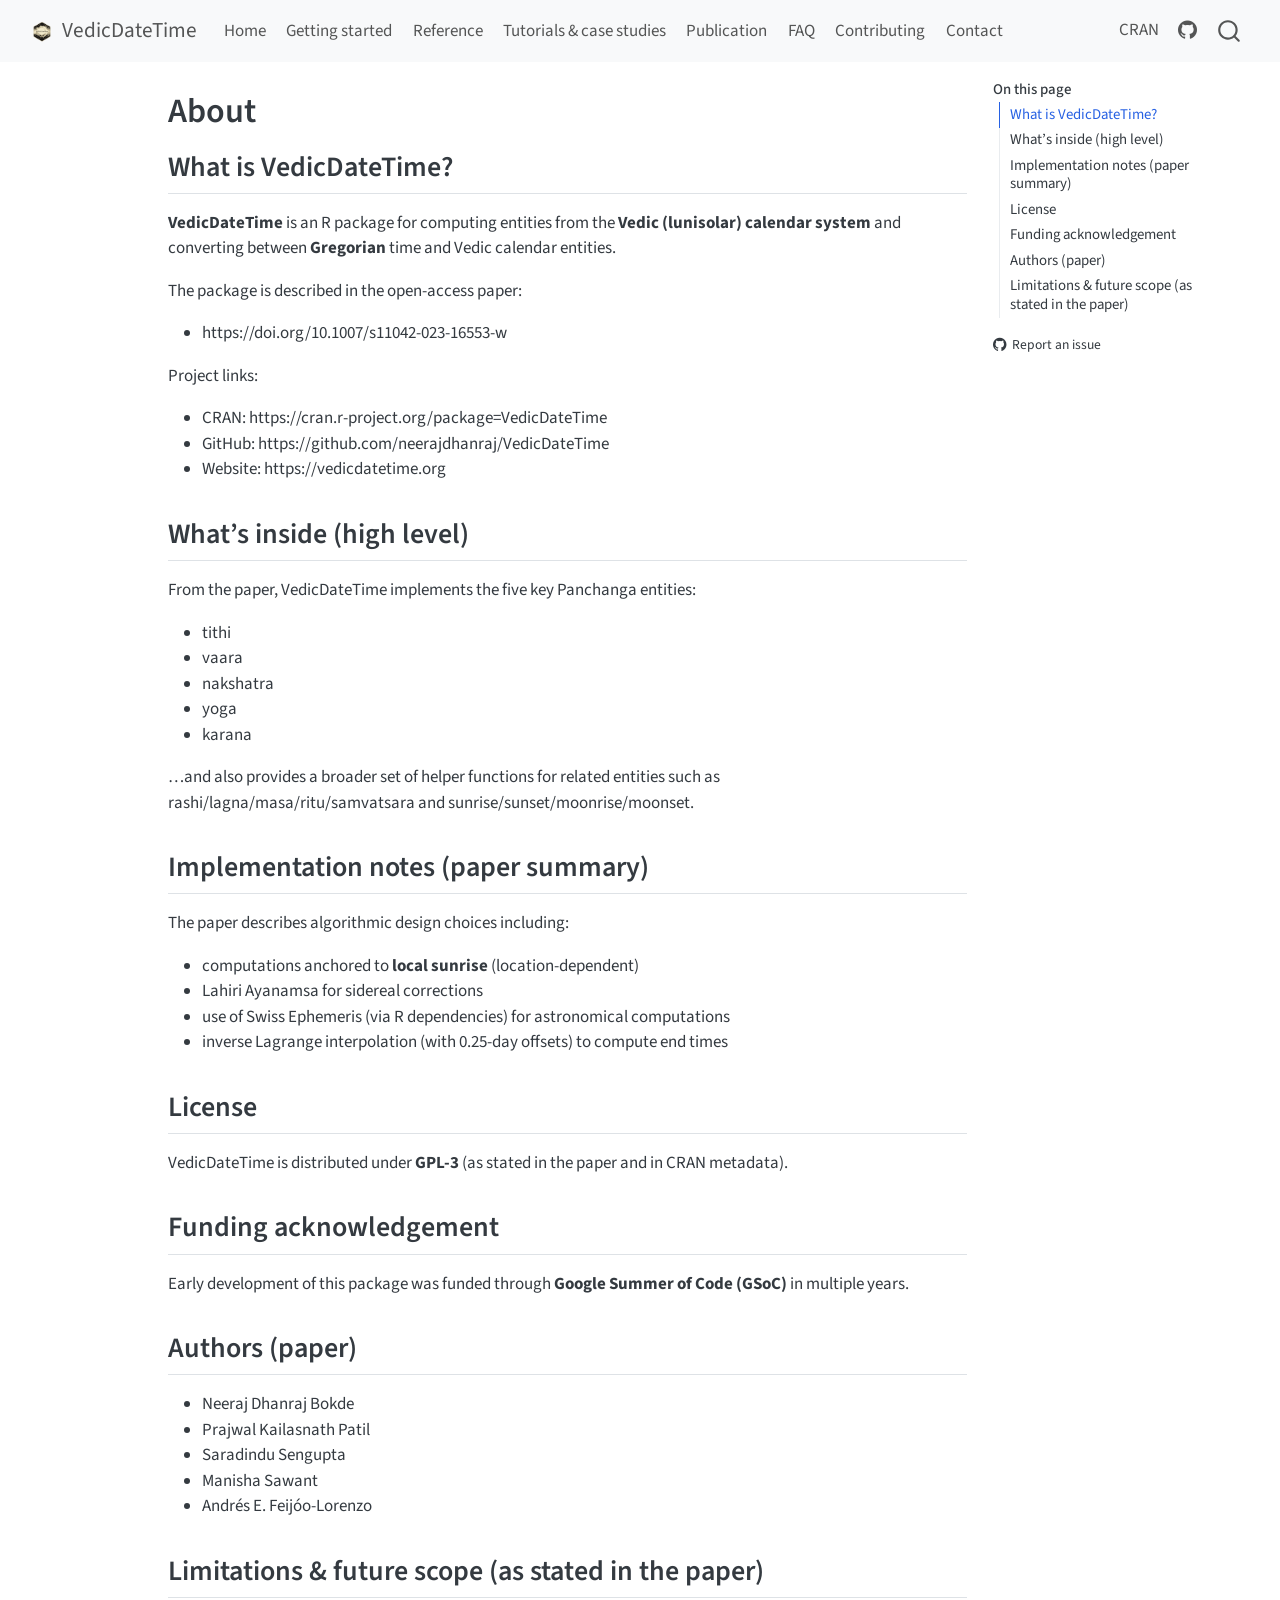
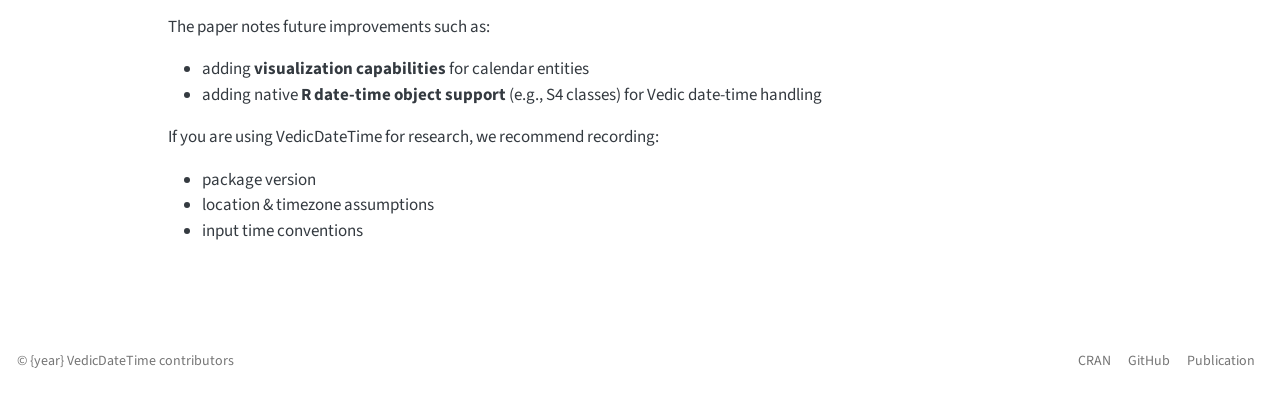
==== docs/about.html @ 9e8a294d "new" ====
<!DOCTYPE html>
<html xmlns="http://www.w3.org/1999/xhtml" lang="en" xml:lang="en"><head>

<meta charset="utf-8">
<meta name="generator" content="quarto-1.9.37">

<meta name="viewport" content="width=device-width, initial-scale=1.0, user-scalable=yes">


<title>About – VedicDateTime</title>
<style>
/* Default styles provided by pandoc.
** See https://pandoc.org/MANUAL.html#variables-for-html for config info.
*/
code{white-space: pre-wrap;}
span.smallcaps{font-variant: small-caps;}
div.columns{display: flex; gap: min(4vw, 1.5em);}
div.column{flex: auto; overflow-x: auto;}
div.hanging-indent{margin-left: 1.5em; text-indent: -1.5em;}
ul.task-list{list-style: none;}
ul.task-list li input[type="checkbox"] {
  width: 0.8em;
  margin: 0 0.8em 0.2em -1em; /* quarto-specific, see https://github.com/quarto-dev/quarto-cli/issues/4556 */ 
  vertical-align: middle;
}
</style>


<script src="site_libs/quarto-nav/quarto-nav.js"></script>
<script src="site_libs/quarto-nav/headroom.min.js"></script>
<script src="site_libs/clipboard/clipboard.min.js"></script>
<script src="site_libs/quarto-search/autocomplete.umd.js"></script>
<script src="site_libs/quarto-search/fuse.min.js"></script>
<script src="site_libs/quarto-search/quarto-search.js"></script>
<meta name="quarto:offset" content="./">
<link href="./assets/VedicDateTimeLOGO2.png" rel="icon" type="image/png">
<script src="site_libs/quarto-html/quarto.js" type="module"></script>
<script src="site_libs/quarto-html/tabsets/tabsets.js" type="module"></script>
<script src="site_libs/quarto-html/popper.min.js"></script>
<script src="site_libs/quarto-html/tippy.umd.min.js"></script>
<script src="site_libs/quarto-html/anchor.min.js"></script>
<link href="site_libs/quarto-html/tippy.css" rel="stylesheet">
<link href="site_libs/quarto-html/quarto-syntax-highlighting-7f8f88aac4f3542376d5c11b86a4c14d.css" rel="stylesheet" id="quarto-text-highlighting-styles">
<script src="site_libs/bootstrap/bootstrap.min.js"></script>
<link href="site_libs/bootstrap/bootstrap-icons.css" rel="stylesheet">
<link href="site_libs/bootstrap/bootstrap-2c169b83e1fc2996b25bcc8774810429.min.css" rel="stylesheet" append-hash="true" id="quarto-bootstrap" data-mode="light">
<script id="quarto-search-options" type="application/json">{
  "location": "navbar",
  "copy-button": false,
  "collapse-after": 3,
  "panel-placement": "end",
  "type": "overlay",
  "limit": 50,
  "keyboard-shortcut": [
    "f",
    "/",
    "s"
  ],
  "show-item-context": false,
  "language": {
    "search-no-results-text": "No results",
    "search-matching-documents-text": "matching documents",
    "search-copy-link-title": "Copy link to search",
    "search-hide-matches-text": "Hide additional matches",
    "search-more-match-text": "more match in this document",
    "search-more-matches-text": "more matches in this document",
    "search-clear-button-title": "Clear",
    "search-text-placeholder": "",
    "search-detached-cancel-button-title": "Cancel",
    "search-submit-button-title": "Submit",
    "search-label": "Search"
  }
}</script>


<link rel="stylesheet" href="styles.css">
</head>

<body class="nav-fixed quarto-light">

<div id="quarto-search-results"></div>
  <header id="quarto-header" class="headroom fixed-top">
    <nav class="navbar navbar-expand-lg " data-bs-theme="dark">
      <div class="navbar-container container-fluid">
      <div class="navbar-brand-container mx-auto">
    <a href="./index.html" class="navbar-brand navbar-brand-logo">
    <img src="./assets/VedicDateTimeLOGO2.png" alt="" class="navbar-logo light-content">
    <img src="./assets/VedicDateTimeLOGO2.png" alt="" class="navbar-logo dark-content">
    </a>
    <a class="navbar-brand" href="./index.html">
    <span class="navbar-title">VedicDateTime</span>
    </a>
  </div>
            <div id="quarto-search" class="" title="Search"></div>
          <button class="navbar-toggler" type="button" data-bs-toggle="collapse" data-bs-target="#navbarCollapse" aria-controls="navbarCollapse" role="menu" aria-expanded="false" aria-label="Toggle navigation" onclick="if (window.quartoToggleHeadroom) { window.quartoToggleHeadroom(); }">
  <span class="navbar-toggler-icon"></span>
</button>
          <div class="collapse navbar-collapse" id="navbarCollapse">
            <ul class="navbar-nav navbar-nav-scroll me-auto">
  <li class="nav-item">
    <a class="nav-link" href="./index.html"> 
<span class="menu-text">Home</span></a>
  </li>  
  <li class="nav-item">
    <a class="nav-link" href="./getting-started.html"> 
<span class="menu-text">Getting started</span></a>
  </li>  
  <li class="nav-item">
    <a class="nav-link" href="./reference.html"> 
<span class="menu-text">Reference</span></a>
  </li>  
  <li class="nav-item">
    <a class="nav-link" href="./articles.html"> 
<span class="menu-text">Tutorials &amp; case studies</span></a>
  </li>  
  <li class="nav-item">
    <a class="nav-link" href="./publications.html"> 
<span class="menu-text">Publication</span></a>
  </li>  
  <li class="nav-item">
    <a class="nav-link" href="./faq.html"> 
<span class="menu-text">FAQ</span></a>
  </li>  
  <li class="nav-item">
    <a class="nav-link" href="./contributing.html"> 
<span class="menu-text">Contributing</span></a>
  </li>  
  <li class="nav-item">
    <a class="nav-link" href="./contact.html"> 
<span class="menu-text">Contact</span></a>
  </li>  
</ul>
            <ul class="navbar-nav navbar-nav-scroll ms-auto">
  <li class="nav-item">
    <a class="nav-link" href="https://cran.r-project.org/package=VedicDateTime"> 
<span class="menu-text">CRAN</span></a>
  </li>  
  <li class="nav-item compact">
    <a class="nav-link" href="https://github.com/neerajdhanraj/VedicDateTime"> <i class="bi bi-github" role="img">
</i> 
<span class="menu-text"></span></a>
  </li>  
</ul>
          </div> <!-- /navcollapse -->
            <div class="quarto-navbar-tools">
</div>
      </div> <!-- /container-fluid -->
    </nav>
</header>
<!-- content -->
<div id="quarto-content" class="quarto-container page-columns page-rows-contents page-layout-article page-navbar">
<!-- sidebar -->
<!-- margin-sidebar -->
    <div id="quarto-margin-sidebar" class="sidebar margin-sidebar">
        <nav id="TOC" role="doc-toc" class="toc-active">
    <h2 id="toc-title">On this page</h2>
   
  <ul>
  <li><a href="#what-is-vedicdatetime" id="toc-what-is-vedicdatetime" class="nav-link active" data-scroll-target="#what-is-vedicdatetime">What is VedicDateTime?</a></li>
  <li><a href="#whats-inside-high-level" id="toc-whats-inside-high-level" class="nav-link" data-scroll-target="#whats-inside-high-level">What’s inside (high level)</a></li>
  <li><a href="#implementation-notes-paper-summary" id="toc-implementation-notes-paper-summary" class="nav-link" data-scroll-target="#implementation-notes-paper-summary">Implementation notes (paper summary)</a></li>
  <li><a href="#license" id="toc-license" class="nav-link" data-scroll-target="#license">License</a></li>
  <li><a href="#funding-acknowledgement" id="toc-funding-acknowledgement" class="nav-link" data-scroll-target="#funding-acknowledgement">Funding acknowledgement</a></li>
  <li><a href="#authors-paper" id="toc-authors-paper" class="nav-link" data-scroll-target="#authors-paper">Authors (paper)</a></li>
  <li><a href="#limitations-future-scope-as-stated-in-the-paper" id="toc-limitations-future-scope-as-stated-in-the-paper" class="nav-link" data-scroll-target="#limitations-future-scope-as-stated-in-the-paper">Limitations &amp; future scope (as stated in the paper)</a></li>
  </ul>
<div class="toc-actions"><ul><li><a href="https://github.com/neerajdhanraj/VedicDateTime/issues/new" class="toc-action"><i class="bi bi-github"></i>Report an issue</a></li></ul></div></nav>
    </div>
<!-- main -->
<main class="content" id="quarto-document-content">

<header id="title-block-header" class="quarto-title-block default">
<div class="quarto-title">
<h1 class="title">About</h1>
</div>



<div class="quarto-title-meta">

    
  
    
  </div>
  


</header>


<section id="what-is-vedicdatetime" class="level2">
<h2 class="anchored" data-anchor-id="what-is-vedicdatetime">What is VedicDateTime?</h2>
<p><strong>VedicDateTime</strong> is an R package for computing entities from the <strong>Vedic (lunisolar) calendar system</strong> and converting between <strong>Gregorian</strong> time and Vedic calendar entities.</p>
<p>The package is described in the open-access paper:</p>
<ul>
<li>https://doi.org/10.1007/s11042-023-16553-w</li>
</ul>
<p>Project links:</p>
<ul>
<li>CRAN: https://cran.r-project.org/package=VedicDateTime</li>
<li>GitHub: https://github.com/neerajdhanraj/VedicDateTime</li>
<li>Website: https://vedicdatetime.org</li>
</ul>
</section>
<section id="whats-inside-high-level" class="level2">
<h2 class="anchored" data-anchor-id="whats-inside-high-level">What’s inside (high level)</h2>
<p>From the paper, VedicDateTime implements the five key Panchanga entities:</p>
<ul>
<li>tithi</li>
<li>vaara</li>
<li>nakshatra</li>
<li>yoga</li>
<li>karana</li>
</ul>
<p>…and also provides a broader set of helper functions for related entities such as rashi/lagna/masa/ritu/samvatsara and sunrise/sunset/moonrise/moonset.</p>
</section>
<section id="implementation-notes-paper-summary" class="level2">
<h2 class="anchored" data-anchor-id="implementation-notes-paper-summary">Implementation notes (paper summary)</h2>
<p>The paper describes algorithmic design choices including:</p>
<ul>
<li>computations anchored to <strong>local sunrise</strong> (location-dependent)</li>
<li>Lahiri Ayanamsa for sidereal corrections</li>
<li>use of Swiss Ephemeris (via R dependencies) for astronomical computations</li>
<li>inverse Lagrange interpolation (with 0.25-day offsets) to compute end times</li>
</ul>
</section>
<section id="license" class="level2">
<h2 class="anchored" data-anchor-id="license">License</h2>
<p>VedicDateTime is distributed under <strong>GPL-3</strong> (as stated in the paper and in CRAN metadata).</p>
</section>
<section id="funding-acknowledgement" class="level2">
<h2 class="anchored" data-anchor-id="funding-acknowledgement">Funding acknowledgement</h2>
<p>Early development of this package was funded through <strong>Google Summer of Code (GSoC)</strong> in multiple years.</p>
</section>
<section id="authors-paper" class="level2">
<h2 class="anchored" data-anchor-id="authors-paper">Authors (paper)</h2>
<ul>
<li>Neeraj Dhanraj Bokde</li>
<li>Prajwal Kailasnath Patil</li>
<li>Saradindu Sengupta</li>
<li>Manisha Sawant</li>
<li>Andrés E. Feijóo‑Lorenzo</li>
</ul>
</section>
<section id="limitations-future-scope-as-stated-in-the-paper" class="level2">
<h2 class="anchored" data-anchor-id="limitations-future-scope-as-stated-in-the-paper">Limitations &amp; future scope (as stated in the paper)</h2>
<p>The paper notes future improvements such as:</p>
<ul>
<li>adding <strong>visualization capabilities</strong> for calendar entities</li>
<li>adding native <strong>R date-time object support</strong> (e.g., S4 classes) for Vedic date-time handling</li>
</ul>
<p>If you are using VedicDateTime for research, we recommend recording:</p>
<ul>
<li>package version</li>
<li>location &amp; timezone assumptions</li>
<li>input time conventions</li>
</ul>


</section>

</main> <!-- /main -->
<script id="quarto-html-after-body" type="application/javascript">
  window.document.addEventListener("DOMContentLoaded", function (event) {
    const icon = "";
    const anchorJS = new window.AnchorJS();
    anchorJS.options = {
      placement: 'right',
      icon: icon
    };
    anchorJS.add('.anchored');
    const isCodeAnnotation = (el) => {
      for (const clz of el.classList) {
        if (clz.startsWith('code-annotation-')) {                     
          return true;
        }
      }
      return false;
    }
    const onCopySuccess = function(e) {
      // button target
      const button = e.trigger;
      // don't keep focus
      button.blur();
      // flash "checked"
      button.classList.add('code-copy-button-checked');
      var currentTitle = button.getAttribute("title");
      button.setAttribute("title", "Copied!");
      let tooltip;
      if (window.bootstrap) {
        button.setAttribute("data-bs-toggle", "tooltip");
        button.setAttribute("data-bs-placement", "left");
        button.setAttribute("data-bs-title", "Copied!");
        tooltip = new bootstrap.Tooltip(button, 
          { trigger: "manual", 
            customClass: "code-copy-button-tooltip",
            offset: [0, -8]});
        tooltip.show();    
      }
      setTimeout(function() {
        if (tooltip) {
          tooltip.hide();
          button.removeAttribute("data-bs-title");
          button.removeAttribute("data-bs-toggle");
          button.removeAttribute("data-bs-placement");
        }
        button.setAttribute("title", currentTitle);
        button.classList.remove('code-copy-button-checked');
      }, 1000);
      // clear code selection
      e.clearSelection();
    }
    const getTextToCopy = function(trigger) {
      const outerScaffold = trigger.parentElement.cloneNode(true);
      const codeEl = outerScaffold.querySelector('code');
      for (const childEl of codeEl.children) {
        if (isCodeAnnotation(childEl)) {
          childEl.remove();
        }
      }
      return codeEl.innerText;
    }
    const clipboard = new window.ClipboardJS('.code-copy-button:not([data-in-quarto-modal])', {
      text: getTextToCopy
    });
    clipboard.on('success', onCopySuccess);
    if (window.document.getElementById('quarto-embedded-source-code-modal')) {
      const clipboardModal = new window.ClipboardJS('.code-copy-button[data-in-quarto-modal]', {
        text: getTextToCopy,
        container: window.document.getElementById('quarto-embedded-source-code-modal')
      });
      clipboardModal.on('success', onCopySuccess);
    }
      var localhostRegex = new RegExp(/^(?:http|https):\/\/localhost\:?[0-9]*\//);
      var mailtoRegex = new RegExp(/^mailto:/);
        var filterRegex = new RegExp("https:\/\/neerajdhanraj\.github\.io\/VedicDateTime\/");
      var isInternal = (href) => {
          return filterRegex.test(href) || localhostRegex.test(href) || mailtoRegex.test(href);
      }
      // Inspect non-navigation links and adorn them if external
     var links = window.document.querySelectorAll('a[href]:not(.nav-link):not(.navbar-brand):not(.toc-action):not(.sidebar-link):not(.sidebar-item-toggle):not(.pagination-link):not(.no-external):not([aria-hidden]):not(.dropdown-item):not(.quarto-navigation-tool):not(.about-link)');
      for (var i=0; i<links.length; i++) {
        const link = links[i];
        if (!isInternal(link.href)) {
          // undo the damage that might have been done by quarto-nav.js in the case of
          // links that we want to consider external
          if (link.dataset.originalHref !== undefined) {
            link.href = link.dataset.originalHref;
          }
            // target, if specified
            link.setAttribute("target", "_blank");
            if (link.getAttribute("rel") === null) {
              link.setAttribute("rel", "noopener");
            }
            // default icon
            link.classList.add("external");
        }
      }
    function tippyHover(el, contentFn, onTriggerFn, onUntriggerFn) {
      const config = {
        allowHTML: true,
        maxWidth: 500,
        delay: 100,
        arrow: false,
        appendTo: function(el) {
            return el.parentElement;
        },
        interactive: true,
        interactiveBorder: 10,
        theme: 'quarto',
        placement: 'bottom-start',
      };
      if (contentFn) {
        config.content = contentFn;
      }
      if (onTriggerFn) {
        config.onTrigger = onTriggerFn;
      }
      if (onUntriggerFn) {
        config.onUntrigger = onUntriggerFn;
      }
      window.tippy(el, config); 
    }
    const noterefs = window.document.querySelectorAll('a[role="doc-noteref"]');
    for (var i=0; i<noterefs.length; i++) {
      const ref = noterefs[i];
      tippyHover(ref, function() {
        // use id or data attribute instead here
        let href = ref.getAttribute('data-footnote-href') || ref.getAttribute('href');
        try { href = new URL(href).hash; } catch {}
        const id = href.replace(/^#\/?/, "");
        const note = window.document.getElementById(id);
        if (note) {
          return note.innerHTML;
        } else {
          return "";
        }
      });
    }
    const xrefs = window.document.querySelectorAll('a.quarto-xref');
    const processXRef = (id, note) => {
      // Strip column container classes
      const stripColumnClz = (el) => {
        el.classList.remove("page-full", "page-columns");
        if (el.children) {
          for (const child of el.children) {
            stripColumnClz(child);
          }
        }
      }
      stripColumnClz(note)
      if (id === null || id.startsWith('sec-')) {
        // Special case sections, only their first couple elements
        const container = document.createElement("div");
        if (note.children && note.children.length > 2) {
          container.appendChild(note.children[0].cloneNode(true));
          for (let i = 1; i < note.children.length; i++) {
            const child = note.children[i];
            if (child.tagName === "P" && child.innerText === "") {
              continue;
            } else {
              container.appendChild(child.cloneNode(true));
              break;
            }
          }
          if (window.Quarto?.typesetMath) {
            window.Quarto.typesetMath(container);
          }
          return container.innerHTML
        } else {
          if (window.Quarto?.typesetMath) {
            window.Quarto.typesetMath(note);
          }
          return note.innerHTML;
        }
      } else {
        // Remove any anchor links if they are present
        const anchorLink = note.querySelector('a.anchorjs-link');
        if (anchorLink) {
          anchorLink.remove();
        }
        if (window.Quarto?.typesetMath) {
          window.Quarto.typesetMath(note);
        }
        if (note.classList.contains("callout")) {
          return note.outerHTML;
        } else {
          return note.innerHTML;
        }
      }
    }
    for (var i=0; i<xrefs.length; i++) {
      const xref = xrefs[i];
      tippyHover(xref, undefined, function(instance) {
        instance.disable();
        let url = xref.getAttribute('href');
        let hash = undefined; 
        if (url.startsWith('#')) {
          hash = url;
        } else {
          try { hash = new URL(url).hash; } catch {}
        }
        if (hash) {
          const id = hash.replace(/^#\/?/, "");
          const note = window.document.getElementById(id);
          if (note !== null) {
            try {
              const html = processXRef(id, note.cloneNode(true));
              instance.setContent(html);
            } finally {
              instance.enable();
              instance.show();
            }
          } else {
            // See if we can fetch this
            fetch(url.split('#')[0])
            .then(res => res.text())
            .then(html => {
              const parser = new DOMParser();
              const htmlDoc = parser.parseFromString(html, "text/html");
              const note = htmlDoc.getElementById(id);
              if (note !== null) {
                const html = processXRef(id, note);
                instance.setContent(html);
              } 
            }).finally(() => {
              instance.enable();
              instance.show();
            });
          }
        } else {
          // See if we can fetch a full url (with no hash to target)
          // This is a special case and we should probably do some content thinning / targeting
          fetch(url)
          .then(res => res.text())
          .then(html => {
            const parser = new DOMParser();
            const htmlDoc = parser.parseFromString(html, "text/html");
            const note = htmlDoc.querySelector('main.content');
            if (note !== null) {
              // This should only happen for chapter cross references
              // (since there is no id in the URL)
              // remove the first header
              if (note.children.length > 0 && note.children[0].tagName === "HEADER") {
                note.children[0].remove();
              }
              const html = processXRef(null, note);
              instance.setContent(html);
            } 
          }).finally(() => {
            instance.enable();
            instance.show();
          });
        }
      }, function(instance) {
      });
    }
        let selectedAnnoteEl;
        const selectorForAnnotation = ( cell, annotation) => {
          let cellAttr = 'data-code-cell="' + cell + '"';
          let lineAttr = 'data-code-annotation="' +  annotation + '"';
          const selector = 'span[' + cellAttr + '][' + lineAttr + ']';
          return selector;
        }
        const selectCodeLines = (annoteEl) => {
          const doc = window.document;
          const targetCell = annoteEl.getAttribute("data-target-cell");
          const targetAnnotation = annoteEl.getAttribute("data-target-annotation");
          const annoteSpan = window.document.querySelector(selectorForAnnotation(targetCell, targetAnnotation));
          const lines = annoteSpan.getAttribute("data-code-lines").split(",");
          const lineIds = lines.map((line) => {
            return targetCell + "-" + line;
          })
          let top = null;
          let height = null;
          let parent = null;
          if (lineIds.length > 0) {
              //compute the position of the single el (top and bottom and make a div)
              const el = window.document.getElementById(lineIds[0]);
              top = el.offsetTop;
              height = el.offsetHeight;
              parent = el.parentElement.parentElement;
            if (lineIds.length > 1) {
              const lastEl = window.document.getElementById(lineIds[lineIds.length - 1]);
              const bottom = lastEl.offsetTop + lastEl.offsetHeight;
              height = bottom - top;
            }
            if (top !== null && height !== null && parent !== null) {
              // cook up a div (if necessary) and position it 
              let div = window.document.getElementById("code-annotation-line-highlight");
              if (div === null) {
                div = window.document.createElement("div");
                div.setAttribute("id", "code-annotation-line-highlight");
                div.style.position = 'absolute';
                parent.appendChild(div);
              }
              div.style.top = top - 2 + "px";
              div.style.height = height + 4 + "px";
              div.style.left = 0;
              let gutterDiv = window.document.getElementById("code-annotation-line-highlight-gutter");
              if (gutterDiv === null) {
                gutterDiv = window.document.createElement("div");
                gutterDiv.setAttribute("id", "code-annotation-line-highlight-gutter");
                gutterDiv.style.position = 'absolute';
                const codeCell = window.document.getElementById(targetCell);
                const gutter = codeCell.querySelector('.code-annotation-gutter');
                gutter.appendChild(gutterDiv);
              }
              gutterDiv.style.top = top - 2 + "px";
              gutterDiv.style.height = height + 4 + "px";
            }
            selectedAnnoteEl = annoteEl;
          }
        };
        const unselectCodeLines = () => {
          const elementsIds = ["code-annotation-line-highlight", "code-annotation-line-highlight-gutter"];
          elementsIds.forEach((elId) => {
            const div = window.document.getElementById(elId);
            if (div) {
              div.remove();
            }
          });
          selectedAnnoteEl = undefined;
        };
          // Handle positioning of the toggle
      window.addEventListener(
        "resize",
        throttle(() => {
          elRect = undefined;
          if (selectedAnnoteEl) {
            selectCodeLines(selectedAnnoteEl);
          }
        }, 10)
      );
      function throttle(fn, ms) {
      let throttle = false;
      let timer;
        return (...args) => {
          if(!throttle) { // first call gets through
              fn.apply(this, args);
              throttle = true;
          } else { // all the others get throttled
              if(timer) clearTimeout(timer); // cancel #2
              timer = setTimeout(() => {
                fn.apply(this, args);
                timer = throttle = false;
              }, ms);
          }
        };
      }
        // Attach click handler to the DT
        const annoteDls = window.document.querySelectorAll('dt[data-target-cell]');
        for (const annoteDlNode of annoteDls) {
          annoteDlNode.addEventListener('click', (event) => {
            const clickedEl = event.target;
            if (clickedEl !== selectedAnnoteEl) {
              unselectCodeLines();
              const activeEl = window.document.querySelector('dt[data-target-cell].code-annotation-active');
              if (activeEl) {
                activeEl.classList.remove('code-annotation-active');
              }
              selectCodeLines(clickedEl);
              clickedEl.classList.add('code-annotation-active');
            } else {
              // Unselect the line
              unselectCodeLines();
              clickedEl.classList.remove('code-annotation-active');
            }
          });
        }
    const findCites = (el) => {
      const parentEl = el.parentElement;
      if (parentEl) {
        const cites = parentEl.dataset.cites;
        if (cites) {
          return {
            el,
            cites: cites.split(' ')
          };
        } else {
          return findCites(el.parentElement)
        }
      } else {
        return undefined;
      }
    };
    var bibliorefs = window.document.querySelectorAll('a[role="doc-biblioref"]');
    for (var i=0; i<bibliorefs.length; i++) {
      const ref = bibliorefs[i];
      const citeInfo = findCites(ref);
      if (citeInfo) {
        tippyHover(citeInfo.el, function() {
          var popup = window.document.createElement('div');
          citeInfo.cites.forEach(function(cite) {
            var citeDiv = window.document.createElement('div');
            citeDiv.classList.add('hanging-indent');
            citeDiv.classList.add('csl-entry');
            var biblioDiv = window.document.getElementById('ref-' + cite);
            if (biblioDiv) {
              citeDiv.innerHTML = biblioDiv.innerHTML;
            }
            popup.appendChild(citeDiv);
          });
          return popup.innerHTML;
        });
      }
    }
  });
  </script>
</div> <!-- /content -->
<footer class="footer">
  <div class="nav-footer">
    <div class="nav-footer-left">
<p>© {year} VedicDateTime contributors</p>
</div>   
    <div class="nav-footer-center">
      &nbsp;
    <div class="toc-actions d-sm-block d-md-none"><ul><li><a href="https://github.com/neerajdhanraj/VedicDateTime/issues/new" class="toc-action"><i class="bi bi-github"></i>Report an issue</a></li></ul></div></div>
    <div class="nav-footer-right">
      <ul class="footer-items list-unstyled">
    <li class="nav-item">
    <a class="nav-link" href="https://cran.r-project.org/package=VedicDateTime">
<p>CRAN</p>
</a>
  </li>  
    <li class="nav-item">
    <a class="nav-link" href="https://github.com/neerajdhanraj/VedicDateTime">
<p>GitHub</p>
</a>
  </li>  
    <li class="nav-item">
    <a class="nav-link" href="./publications.html">
<p>Publication</p>
</a>
  </li>  
</ul>
    </div>
  </div>
</footer>




</body></html>
---- docs/site_libs/quarto-html/tippy.css ----
.tippy-box[data-animation=fade][data-state=hidden]{opacity:0}[data-tippy-root]{max-width:calc(100vw - 10px)}.tippy-box{position:relative;background-color:#333;color:#fff;border-radius:4px;font-size:14px;line-height:1.4;white-space:normal;outline:0;transition-property:transform,visibility,opacity}.tippy-box[data-placement^=top]>.tippy-arrow{bottom:0}.tippy-box[data-placement^=top]>.tippy-arrow:before{bottom:-7px;left:0;border-width:8px 8px 0;border-top-color:initial;transform-origin:center top}.tippy-box[data-placement^=bottom]>.tippy-arrow{top:0}.tippy-box[data-placement^=bottom]>.tippy-arrow:before{top:-7px;left:0;border-width:0 8px 8px;border-bottom-color:initial;transform-origin:center bottom}.tippy-box[data-placement^=left]>.tippy-arrow{right:0}.tippy-box[data-placement^=left]>.tippy-arrow:before{border-width:8px 0 8px 8px;border-left-color:initial;right:-7px;transform-origin:center left}.tippy-box[data-placement^=right]>.tippy-arrow{left:0}.tippy-box[data-placement^=right]>.tippy-arrow:before{left:-7px;border-width:8px 8px 8px 0;border-right-color:initial;transform-origin:center right}.tippy-box[data-inertia][data-state=visible]{transition-timing-function:cubic-bezier(.54,1.5,.38,1.11)}.tippy-arrow{width:16px;height:16px;color:#333}.tippy-arrow:before{content:"";position:absolute;border-color:transparent;border-style:solid}.tippy-content{position:relative;padding:5px 9px;z-index:1}
---- docs/site_libs/quarto-html/quarto-syntax-highlighting-7f8f88aac4f3542376d5c11b86a4c14d.css ----
/* quarto syntax highlight colors */
:root {
  --quarto-hl-ot-color: #003B4F;
  --quarto-hl-at-color: #657422;
  --quarto-hl-ss-color: #20794D;
  --quarto-hl-an-color: #5E5E5E;
  --quarto-hl-fu-color: #4758AB;
  --quarto-hl-st-color: #20794D;
  --quarto-hl-cf-color: #003B4F;
  --quarto-hl-op-color: #5E5E5E;
  --quarto-hl-er-color: #AD0000;
  --quarto-hl-bn-color: #AD0000;
  --quarto-hl-al-color: #AD0000;
  --quarto-hl-va-color: #111111;
  --quarto-hl-bu-color: inherit;
  --quarto-hl-ex-color: inherit;
  --quarto-hl-pp-color: #AD0000;
  --quarto-hl-in-color: #5E5E5E;
  --quarto-hl-vs-color: #20794D;
  --quarto-hl-wa-color: #5E5E5E;
  --quarto-hl-do-color: #5E5E5E;
  --quarto-hl-im-color: #00769E;
  --quarto-hl-ch-color: #20794D;
  --quarto-hl-dt-color: #AD0000;
  --quarto-hl-fl-color: #AD0000;
  --quarto-hl-co-color: #5E5E5E;
  --quarto-hl-cv-color: #5E5E5E;
  --quarto-hl-cn-color: #8f5902;
  --quarto-hl-sc-color: #5E5E5E;
  --quarto-hl-dv-color: #AD0000;
  --quarto-hl-kw-color: #003B4F;
}

/* other quarto variables */
:root {
  --quarto-font-monospace: SFMono-Regular, Menlo, Monaco, Consolas, "Liberation Mono", "Courier New", monospace;
}

/* syntax highlight based on Pandoc's rules */
pre > code.sourceCode > span {
  color: #003B4F;
}

code.sourceCode > span {
  color: #003B4F;
}

div.sourceCode,
div.sourceCode pre.sourceCode {
  color: #003B4F;
}

/* Normal */
code span {
  color: #003B4F;
}

/* Alert */
code span.al {
  color: #AD0000;
  font-style: inherit;
}

/* Annotation */
code span.an {
  color: #5E5E5E;
  font-style: inherit;
}

/* Attribute */
code span.at {
  color: #657422;
  font-style: inherit;
}

/* BaseN */
code span.bn {
  color: #AD0000;
  font-style: inherit;
}

/* BuiltIn */
code span.bu {
  font-style: inherit;
}

/* ControlFlow */
code span.cf {
  color: #003B4F;
  font-weight: bold;
  font-style: inherit;
}

/* Char */
code span.ch {
  color: #20794D;
  font-style: inherit;
}

/* Constant */
code span.cn {
  color: #8f5902;
  font-style: inherit;
}

/* Comment */
code span.co {
  color: #5E5E5E;
  font-style: inherit;
}

/* CommentVar */
code span.cv {
  color: #5E5E5E;
  font-style: italic;
}

/* Documentation */
code span.do {
  color: #5E5E5E;
  font-style: italic;
}

/* DataType */
code span.dt {
  color: #AD0000;
  font-style: inherit;
}

/* DecVal */
code span.dv {
  color: #AD0000;
  font-style: inherit;
}

/* Error */
code span.er {
  color: #AD0000;
  font-style: inherit;
}

/* Extension */
code span.ex {
  font-style: inherit;
}

/* Float */
code span.fl {
  color: #AD0000;
  font-style: inherit;
}

/* Function */
code span.fu {
  color: #4758AB;
  font-style: inherit;
}

/* Import */
code span.im {
  color: #00769E;
  font-style: inherit;
}

/* Information */
code span.in {
  color: #5E5E5E;
  font-style: inherit;
}

/* Keyword */
code span.kw {
  color: #003B4F;
  font-weight: bold;
  font-style: inherit;
}

/* Operator */
code span.op {
  color: #5E5E5E;
  font-style: inherit;
}

/* Other */
code span.ot {
  color: #003B4F;
  font-style: inherit;
}

/* Preprocessor */
code span.pp {
  color: #AD0000;
  font-style: inherit;
}

/* SpecialChar */
code span.sc {
  color: #5E5E5E;
  font-style: inherit;
}

/* SpecialString */
code span.ss {
  color: #20794D;
  font-style: inherit;
}

/* String */
code span.st {
  color: #20794D;
  font-style: inherit;
}

/* Variable */
code span.va {
  color: #111111;
  font-style: inherit;
}

/* VerbatimString */
code span.vs {
  color: #20794D;
  font-style: inherit;
}

/* Warning */
code span.wa {
  color: #5E5E5E;
  font-style: italic;
}

.prevent-inlining {
  content: "</";
}

/*# sourceMappingURL=789ad8cd35626ba772517505b42a116e.css.map */
---- docs/styles.css ----
/* VedicDateTime website custom styling */

/* Layout helpers */
.hero {
  display: grid;
  grid-template-columns: 120px 1fr;
  gap: 1rem;
  padding: 1.25rem;
  border: 1px solid rgba(0,0,0,0.08);
  border-radius: 0.9rem;
  background: rgba(13,110,253,0.04);
  margin-bottom: 1.5rem;
}

.hero img {
  width: 120px;
  height: auto;
}

.hero h1 {
  margin-top: 0;
}

.lead {
  font-size: 1.1rem;
}

.callout-note {
  border-left: 0.35rem solid rgba(13,110,253,0.75);
}

/* Card grid */
.cards {
  display: grid;
  grid-template-columns: repeat(auto-fit, minmax(230px, 1fr));
  gap: 1rem;
  margin: 1rem 0 1.5rem 0;
}

.card {
  border: 1px solid rgba(0,0,0,0.08);
  border-radius: 0.75rem;
  padding: 1rem;
  background: #fff;
}

.card h3 {
  margin-top: 0;
}

.small {
  font-size: 0.95em;
}

/* Improve code block readability */
pre code {
  font-size: 0.92em;
}

/* Make images responsive */
img {
  max-width: 100%;
  height: auto;
}
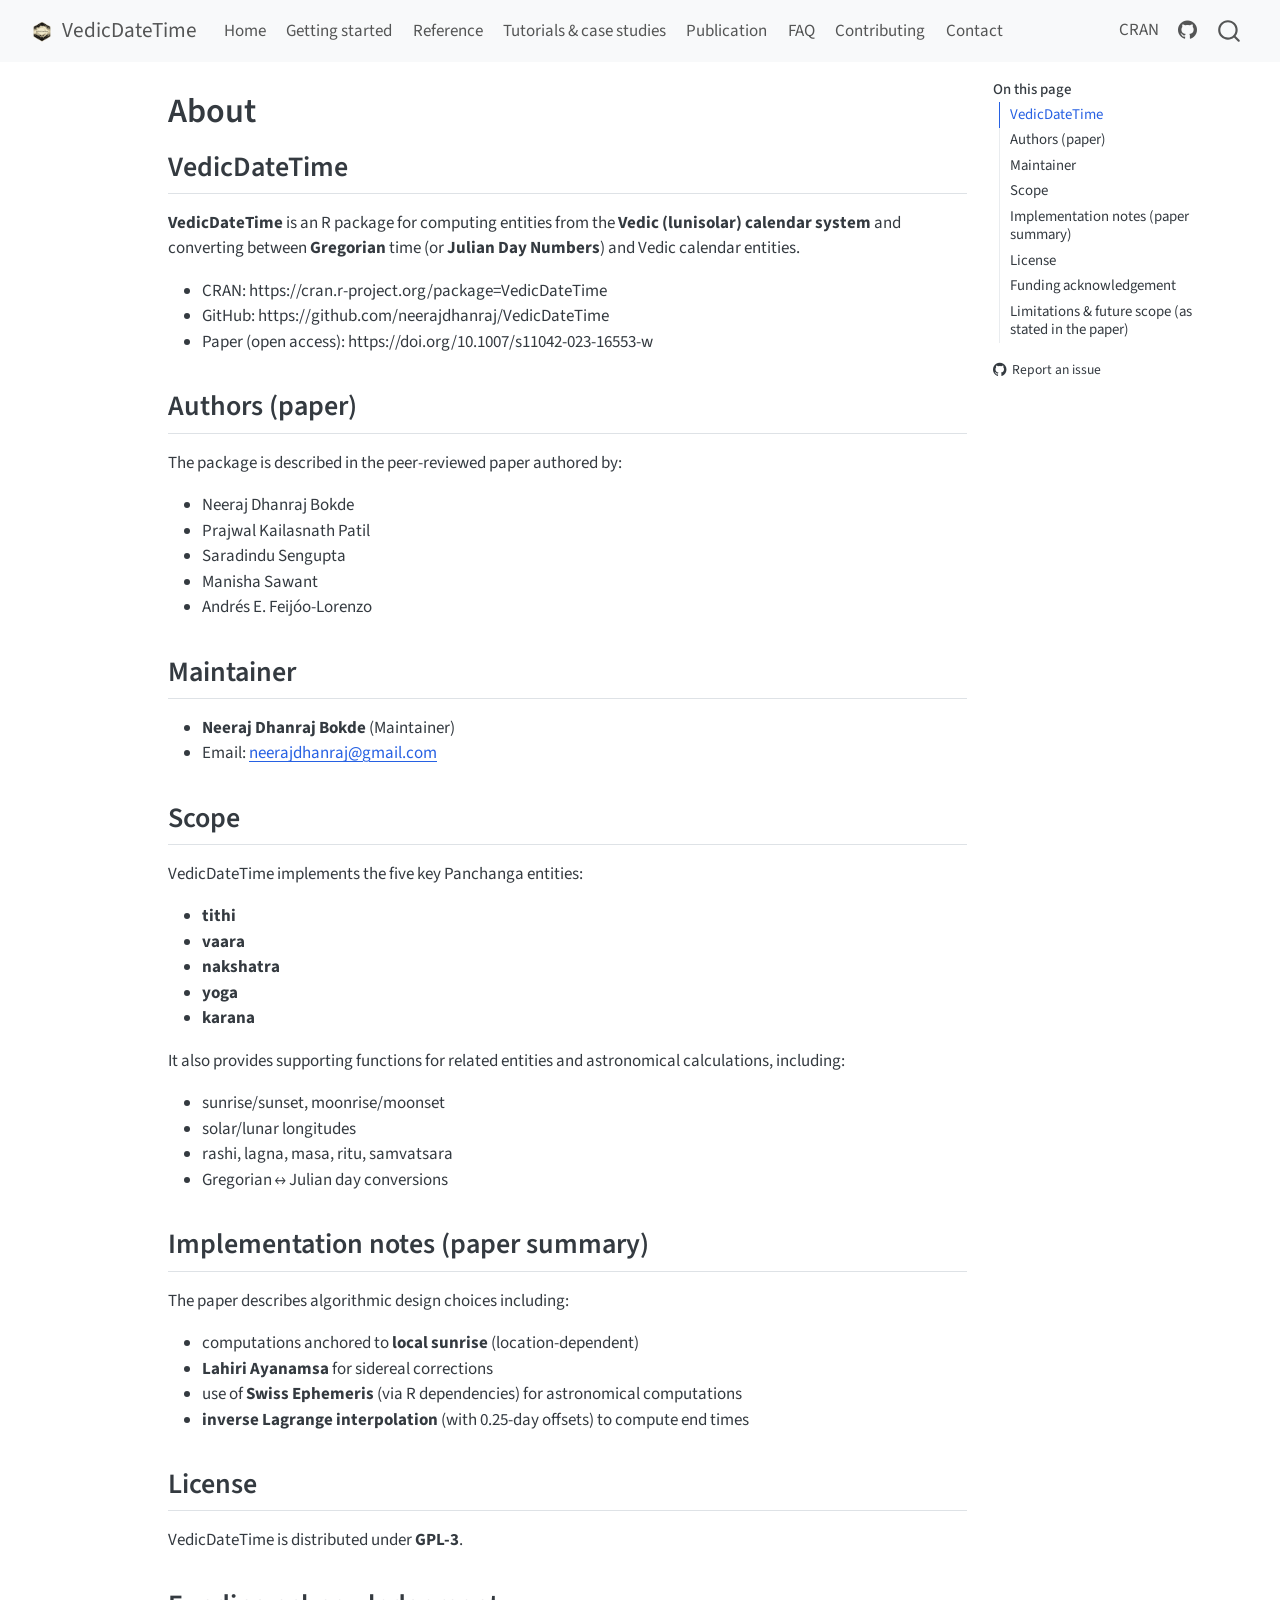
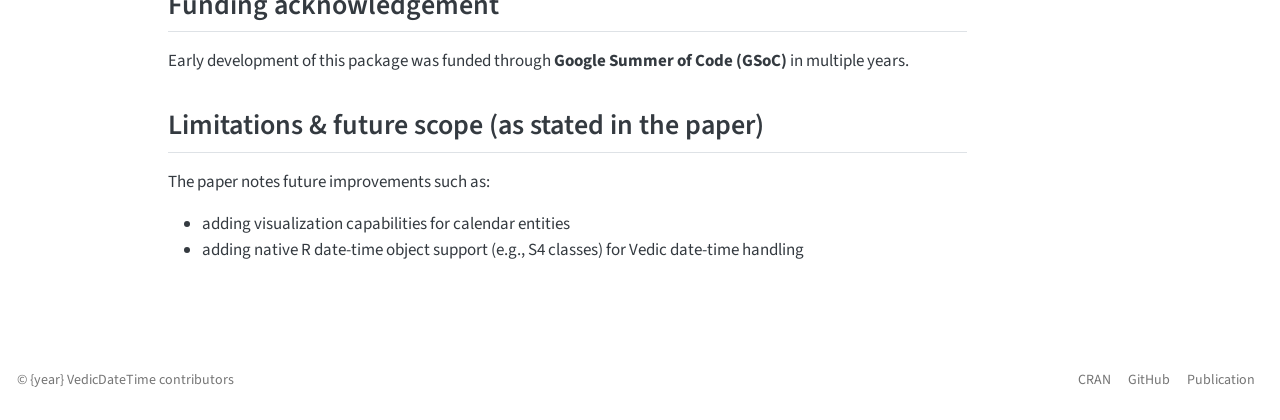
==== commit 4c83f8d1: "new1" ====
--- a/docs/about.html
+++ b/docs/about.html
@@ -156,12 +156,13 @@
     <h2 id="toc-title">On this page</h2>
    
   <ul>
-  <li><a href="#what-is-vedicdatetime" id="toc-what-is-vedicdatetime" class="nav-link active" data-scroll-target="#what-is-vedicdatetime">What is VedicDateTime?</a></li>
-  <li><a href="#whats-inside-high-level" id="toc-whats-inside-high-level" class="nav-link" data-scroll-target="#whats-inside-high-level">What’s inside (high level)</a></li>
+  <li><a href="#vedicdatetime" id="toc-vedicdatetime" class="nav-link active" data-scroll-target="#vedicdatetime">VedicDateTime</a></li>
+  <li><a href="#authors-paper" id="toc-authors-paper" class="nav-link" data-scroll-target="#authors-paper">Authors (paper)</a></li>
+  <li><a href="#maintainer" id="toc-maintainer" class="nav-link" data-scroll-target="#maintainer">Maintainer</a></li>
+  <li><a href="#scope" id="toc-scope" class="nav-link" data-scroll-target="#scope">Scope</a></li>
   <li><a href="#implementation-notes-paper-summary" id="toc-implementation-notes-paper-summary" class="nav-link" data-scroll-target="#implementation-notes-paper-summary">Implementation notes (paper summary)</a></li>
   <li><a href="#license" id="toc-license" class="nav-link" data-scroll-target="#license">License</a></li>
   <li><a href="#funding-acknowledgement" id="toc-funding-acknowledgement" class="nav-link" data-scroll-target="#funding-acknowledgement">Funding acknowledgement</a></li>
-  <li><a href="#authors-paper" id="toc-authors-paper" class="nav-link" data-scroll-target="#authors-paper">Authors (paper)</a></li>
   <li><a href="#limitations-future-scope-as-stated-in-the-paper" id="toc-limitations-future-scope-as-stated-in-the-paper" class="nav-link" data-scroll-target="#limitations-future-scope-as-stated-in-the-paper">Limitations &amp; future scope (as stated in the paper)</a></li>
   </ul>
 <div class="toc-actions"><ul><li><a href="https://github.com/neerajdhanraj/VedicDateTime/issues/new" class="toc-action"><i class="bi bi-github"></i>Report an issue</a></li></ul></div></nav>
@@ -188,72 +189,75 @@
 </header>
 
 
-<section id="what-is-vedicdatetime" class="level2">
-<h2 class="anchored" data-anchor-id="what-is-vedicdatetime">What is VedicDateTime?</h2>
-<p><strong>VedicDateTime</strong> is an R package for computing entities from the <strong>Vedic (lunisolar) calendar system</strong> and converting between <strong>Gregorian</strong> time and Vedic calendar entities.</p>
-<p>The package is described in the open-access paper:</p>
-<ul>
-<li>https://doi.org/10.1007/s11042-023-16553-w</li>
-</ul>
-<p>Project links:</p>
+<section id="vedicdatetime" class="level2">
+<h2 class="anchored" data-anchor-id="vedicdatetime">VedicDateTime</h2>
+<p><strong>VedicDateTime</strong> is an R package for computing entities from the <strong>Vedic (lunisolar) calendar system</strong> and converting between <strong>Gregorian</strong> time (or <strong>Julian Day Numbers</strong>) and Vedic calendar entities.</p>
 <ul>
 <li>CRAN: https://cran.r-project.org/package=VedicDateTime</li>
 <li>GitHub: https://github.com/neerajdhanraj/VedicDateTime</li>
-<li>Website: https://vedicdatetime.org</li>
+<li>Paper (open access): https://doi.org/10.1007/s11042-023-16553-w</li>
 </ul>
 </section>
-<section id="whats-inside-high-level" class="level2">
-<h2 class="anchored" data-anchor-id="whats-inside-high-level">What’s inside (high level)</h2>
-<p>From the paper, VedicDateTime implements the five key Panchanga entities:</p>
+<section id="authors-paper" class="level2">
+<h2 class="anchored" data-anchor-id="authors-paper">Authors (paper)</h2>
+<p>The package is described in the peer‑reviewed paper authored by:</p>
 <ul>
-<li>tithi</li>
-<li>vaara</li>
-<li>nakshatra</li>
-<li>yoga</li>
-<li>karana</li>
-</ul>
-<p>…and also provides a broader set of helper functions for related entities such as rashi/lagna/masa/ritu/samvatsara and sunrise/sunset/moonrise/moonset.</p>
+<li>Neeraj Dhanraj Bokde</li>
+<li>Prajwal Kailasnath Patil</li>
+<li>Saradindu Sengupta</li>
+<li>Manisha Sawant</li>
+<li>Andrés E. Feijóo‑Lorenzo</li>
+</ul>
+</section>
+<section id="maintainer" class="level2">
+<h2 class="anchored" data-anchor-id="maintainer">Maintainer</h2>
+<ul>
+<li><strong>Neeraj Dhanraj Bokde</strong> (Maintainer)</li>
+<li>Email: <a href="mailto:neerajdhanraj@gmail.com">neerajdhanraj@gmail.com</a></li>
+</ul>
+</section>
+<section id="scope" class="level2">
+<h2 class="anchored" data-anchor-id="scope">Scope</h2>
+<p>VedicDateTime implements the five key Panchanga entities:</p>
+<ul>
+<li><strong>tithi</strong></li>
+<li><strong>vaara</strong></li>
+<li><strong>nakshatra</strong></li>
+<li><strong>yoga</strong></li>
+<li><strong>karana</strong></li>
+</ul>
+<p>It also provides supporting functions for related entities and astronomical calculations, including:</p>
+<ul>
+<li>sunrise/sunset, moonrise/moonset</li>
+<li>solar/lunar longitudes</li>
+<li>rashi, lagna, masa, ritu, samvatsara</li>
+<li>Gregorian ↔︎ Julian day conversions</li>
+</ul>
 </section>
 <section id="implementation-notes-paper-summary" class="level2">
 <h2 class="anchored" data-anchor-id="implementation-notes-paper-summary">Implementation notes (paper summary)</h2>
 <p>The paper describes algorithmic design choices including:</p>
 <ul>
 <li>computations anchored to <strong>local sunrise</strong> (location-dependent)</li>
-<li>Lahiri Ayanamsa for sidereal corrections</li>
-<li>use of Swiss Ephemeris (via R dependencies) for astronomical computations</li>
-<li>inverse Lagrange interpolation (with 0.25-day offsets) to compute end times</li>
+<li><strong>Lahiri Ayanamsa</strong> for sidereal corrections</li>
+<li>use of <strong>Swiss Ephemeris</strong> (via R dependencies) for astronomical computations</li>
+<li><strong>inverse Lagrange interpolation</strong> (with 0.25-day offsets) to compute end times</li>
 </ul>
 </section>
 <section id="license" class="level2">
 <h2 class="anchored" data-anchor-id="license">License</h2>
-<p>VedicDateTime is distributed under <strong>GPL-3</strong> (as stated in the paper and in CRAN metadata).</p>
+<p>VedicDateTime is distributed under <strong>GPL-3</strong>.</p>
 </section>
 <section id="funding-acknowledgement" class="level2">
 <h2 class="anchored" data-anchor-id="funding-acknowledgement">Funding acknowledgement</h2>
 <p>Early development of this package was funded through <strong>Google Summer of Code (GSoC)</strong> in multiple years.</p>
 </section>
-<section id="authors-paper" class="level2">
-<h2 class="anchored" data-anchor-id="authors-paper">Authors (paper)</h2>
-<ul>
-<li>Neeraj Dhanraj Bokde</li>
-<li>Prajwal Kailasnath Patil</li>
-<li>Saradindu Sengupta</li>
-<li>Manisha Sawant</li>
-<li>Andrés E. Feijóo‑Lorenzo</li>
-</ul>
-</section>
 <section id="limitations-future-scope-as-stated-in-the-paper" class="level2">
 <h2 class="anchored" data-anchor-id="limitations-future-scope-as-stated-in-the-paper">Limitations &amp; future scope (as stated in the paper)</h2>
 <p>The paper notes future improvements such as:</p>
 <ul>
-<li>adding <strong>visualization capabilities</strong> for calendar entities</li>
-<li>adding native <strong>R date-time object support</strong> (e.g., S4 classes) for Vedic date-time handling</li>
-</ul>
-<p>If you are using VedicDateTime for research, we recommend recording:</p>
-<ul>
-<li>package version</li>
-<li>location &amp; timezone assumptions</li>
-<li>input time conventions</li>
+<li>adding visualization capabilities for calendar entities</li>
+<li>adding native R date-time object support (e.g., S4 classes) for Vedic date-time handling</li>
 </ul>
 
 
--- a/docs/styles.css
+++ b/docs/styles.css
@@ -3,7 +3,7 @@
 /* Layout helpers */
 .hero {
   display: grid;
-  grid-template-columns: 120px 1fr;
+  grid-template-columns: 160px 1fr;
   gap: 1rem;
   padding: 1.25rem;
   border: 1px solid rgba(0,0,0,0.08);
@@ -13,7 +13,7 @@
 }
 
 .hero img {
-  width: 120px;
+  width: 160px;
   height: auto;
 }
 
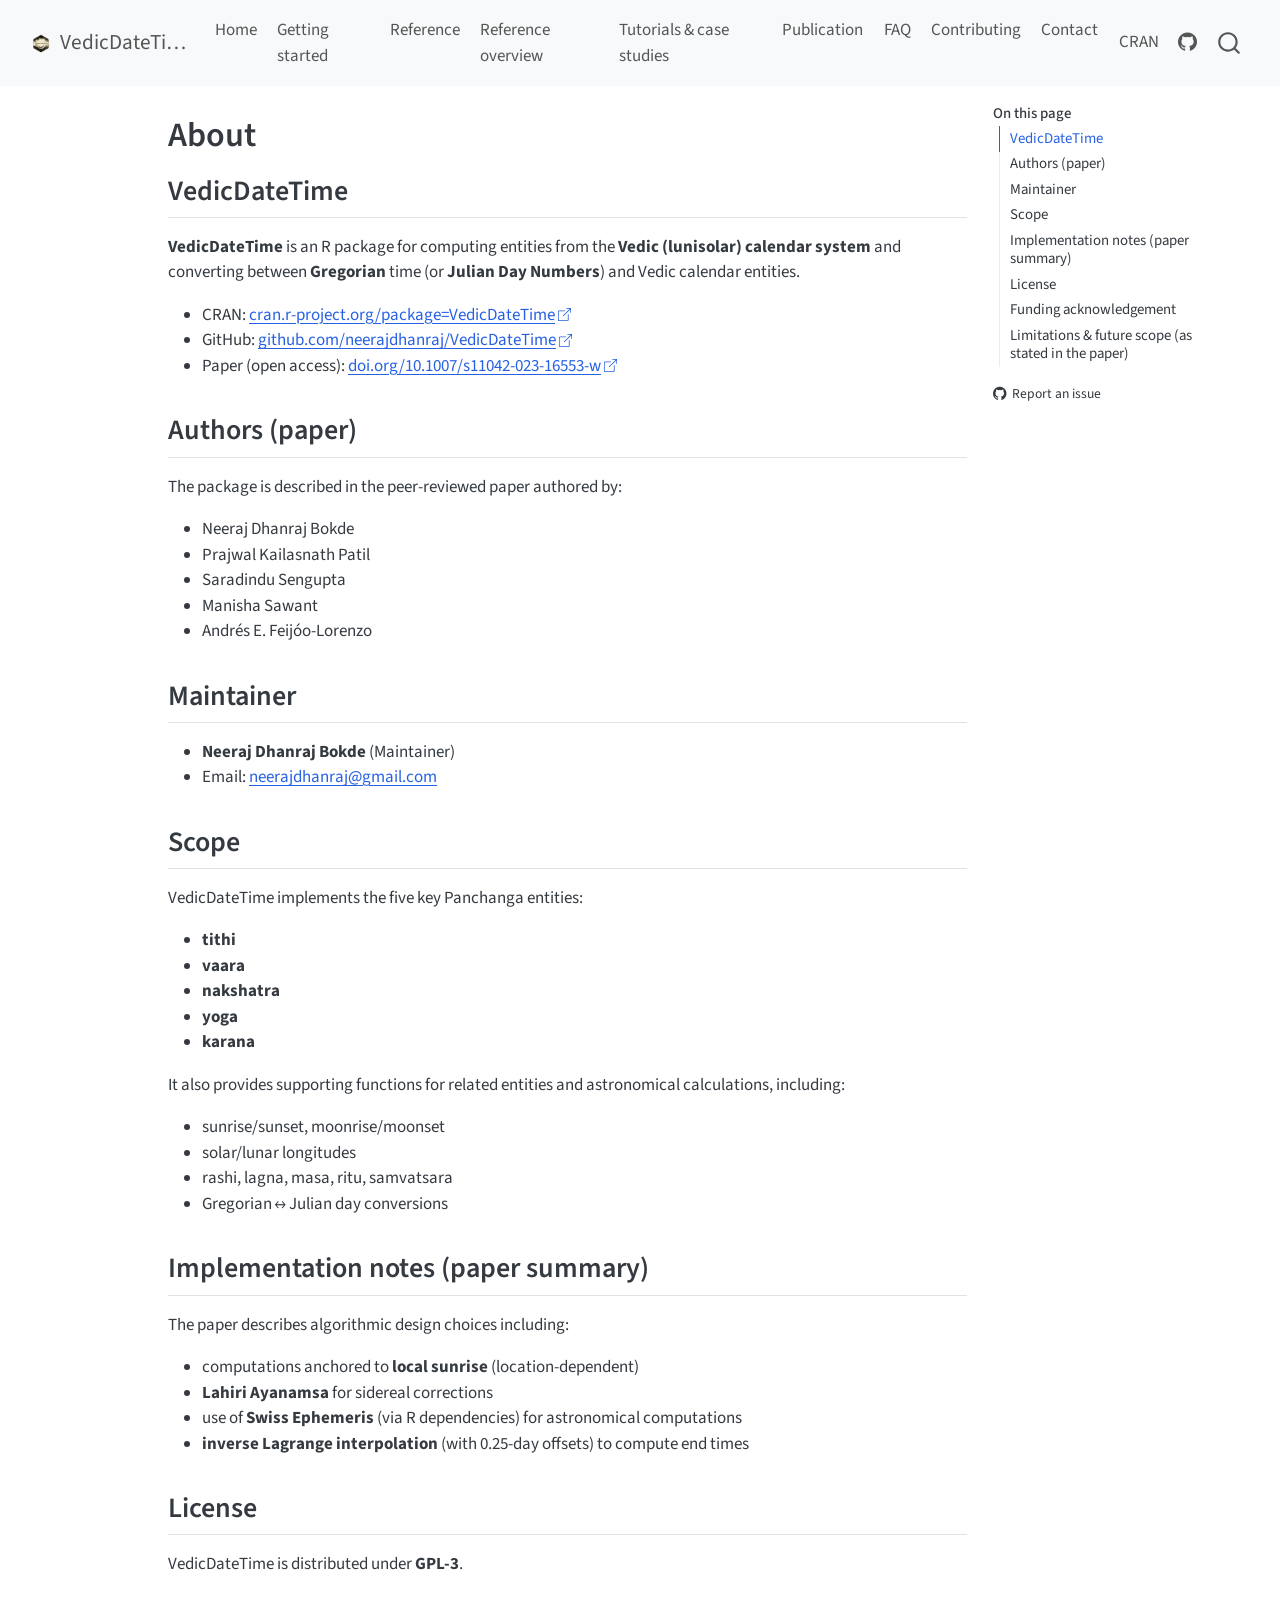
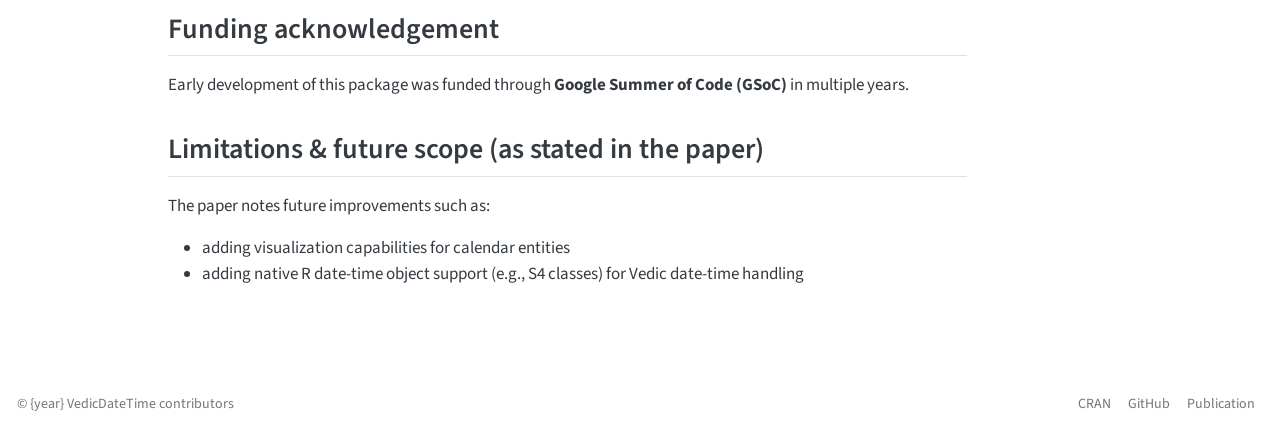
==== commit f6a939cf: "new 2" ====
--- a/docs/about.html
+++ b/docs/about.html
@@ -106,8 +106,12 @@
 <span class="menu-text">Getting started</span></a>
   </li>  
   <li class="nav-item">
+    <a class="nav-link" href="./pkgdown/"> 
+<span class="menu-text">Reference</span></a>
+  </li>  
+  <li class="nav-item">
     <a class="nav-link" href="./reference.html"> 
-<span class="menu-text">Reference</span></a>
+<span class="menu-text">Reference overview</span></a>
   </li>  
   <li class="nav-item">
     <a class="nav-link" href="./articles.html"> 
@@ -193,9 +197,9 @@
 <h2 class="anchored" data-anchor-id="vedicdatetime">VedicDateTime</h2>
 <p><strong>VedicDateTime</strong> is an R package for computing entities from the <strong>Vedic (lunisolar) calendar system</strong> and converting between <strong>Gregorian</strong> time (or <strong>Julian Day Numbers</strong>) and Vedic calendar entities.</p>
 <ul>
-<li>CRAN: https://cran.r-project.org/package=VedicDateTime</li>
-<li>GitHub: https://github.com/neerajdhanraj/VedicDateTime</li>
-<li>Paper (open access): https://doi.org/10.1007/s11042-023-16553-w</li>
+<li>CRAN: <a href="https://cran.r-project.org/package=VedicDateTime">cran.r-project.org/package=VedicDateTime</a></li>
+<li>GitHub: <a href="https://github.com/neerajdhanraj/VedicDateTime">github.com/neerajdhanraj/VedicDateTime</a></li>
+<li>Paper (open access): <a href="https://doi.org/10.1007/s11042-023-16553-w">doi.org/10.1007/s11042-023-16553-w</a></li>
 </ul>
 </section>
 <section id="authors-paper" class="level2">
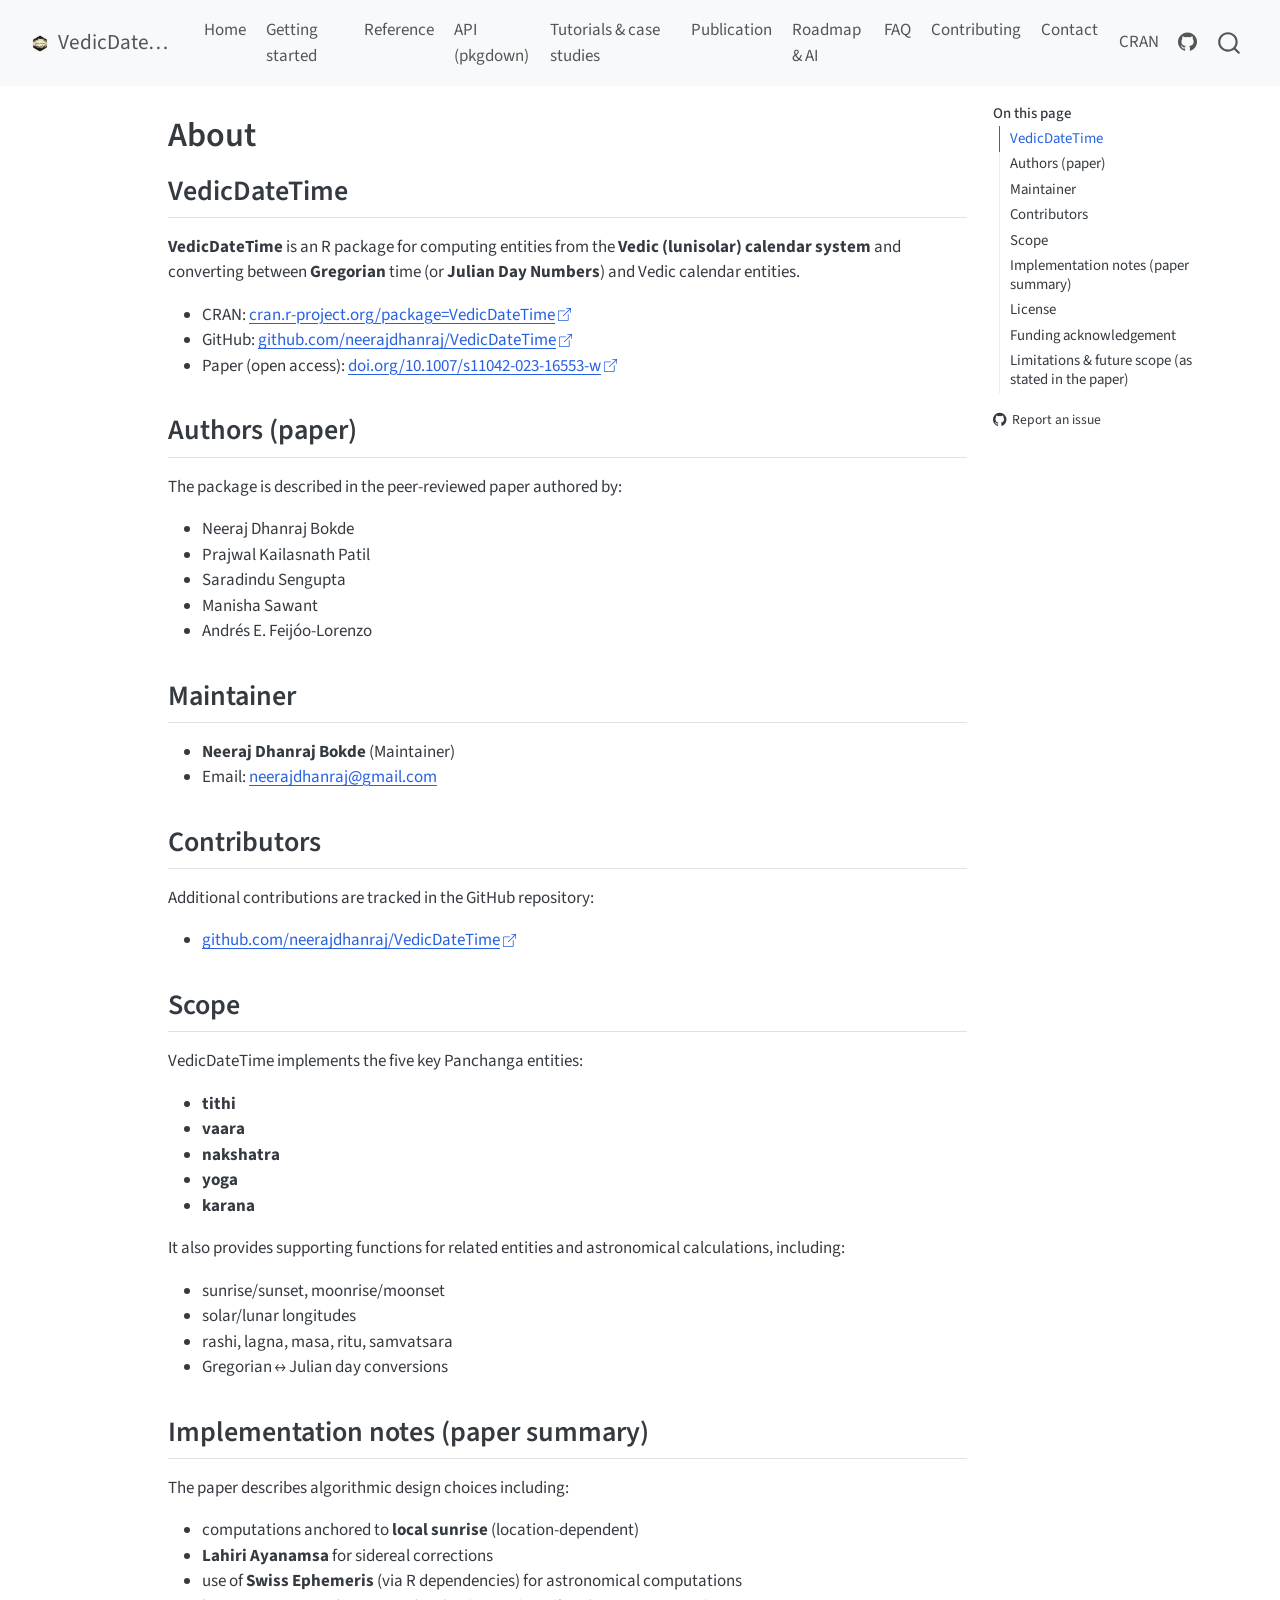
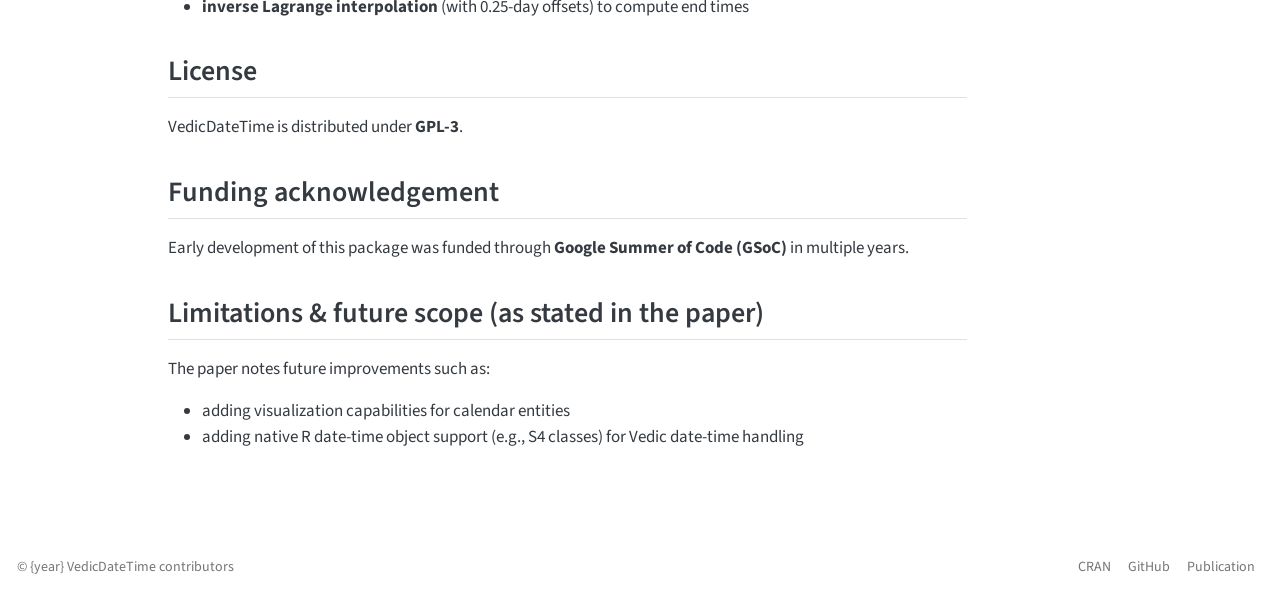
==== commit 0877c705: "new 3" ====
--- a/docs/about.html
+++ b/docs/about.html
@@ -106,12 +106,12 @@
 <span class="menu-text">Getting started</span></a>
   </li>  
   <li class="nav-item">
+    <a class="nav-link" href="./reference.html"> 
+<span class="menu-text">Reference</span></a>
+  </li>  
+  <li class="nav-item">
     <a class="nav-link" href="./pkgdown/"> 
-<span class="menu-text">Reference</span></a>
-  </li>  
-  <li class="nav-item">
-    <a class="nav-link" href="./reference.html"> 
-<span class="menu-text">Reference overview</span></a>
+<span class="menu-text">API (pkgdown)</span></a>
   </li>  
   <li class="nav-item">
     <a class="nav-link" href="./articles.html"> 
@@ -120,6 +120,10 @@
   <li class="nav-item">
     <a class="nav-link" href="./publications.html"> 
 <span class="menu-text">Publication</span></a>
+  </li>  
+  <li class="nav-item">
+    <a class="nav-link" href="./roadmap.html"> 
+<span class="menu-text">Roadmap &amp; AI</span></a>
   </li>  
   <li class="nav-item">
     <a class="nav-link" href="./faq.html"> 
@@ -163,6 +167,7 @@
   <li><a href="#vedicdatetime" id="toc-vedicdatetime" class="nav-link active" data-scroll-target="#vedicdatetime">VedicDateTime</a></li>
   <li><a href="#authors-paper" id="toc-authors-paper" class="nav-link" data-scroll-target="#authors-paper">Authors (paper)</a></li>
   <li><a href="#maintainer" id="toc-maintainer" class="nav-link" data-scroll-target="#maintainer">Maintainer</a></li>
+  <li><a href="#contributors" id="toc-contributors" class="nav-link" data-scroll-target="#contributors">Contributors</a></li>
   <li><a href="#scope" id="toc-scope" class="nav-link" data-scroll-target="#scope">Scope</a></li>
   <li><a href="#implementation-notes-paper-summary" id="toc-implementation-notes-paper-summary" class="nav-link" data-scroll-target="#implementation-notes-paper-summary">Implementation notes (paper summary)</a></li>
   <li><a href="#license" id="toc-license" class="nav-link" data-scroll-target="#license">License</a></li>
@@ -218,6 +223,13 @@
 <ul>
 <li><strong>Neeraj Dhanraj Bokde</strong> (Maintainer)</li>
 <li>Email: <a href="mailto:neerajdhanraj@gmail.com">neerajdhanraj@gmail.com</a></li>
+</ul>
+</section>
+<section id="contributors" class="level2">
+<h2 class="anchored" data-anchor-id="contributors">Contributors</h2>
+<p>Additional contributions are tracked in the GitHub repository:</p>
+<ul>
+<li><a href="https://github.com/neerajdhanraj/VedicDateTime">github.com/neerajdhanraj/VedicDateTime</a></li>
 </ul>
 </section>
 <section id="scope" class="level2">
